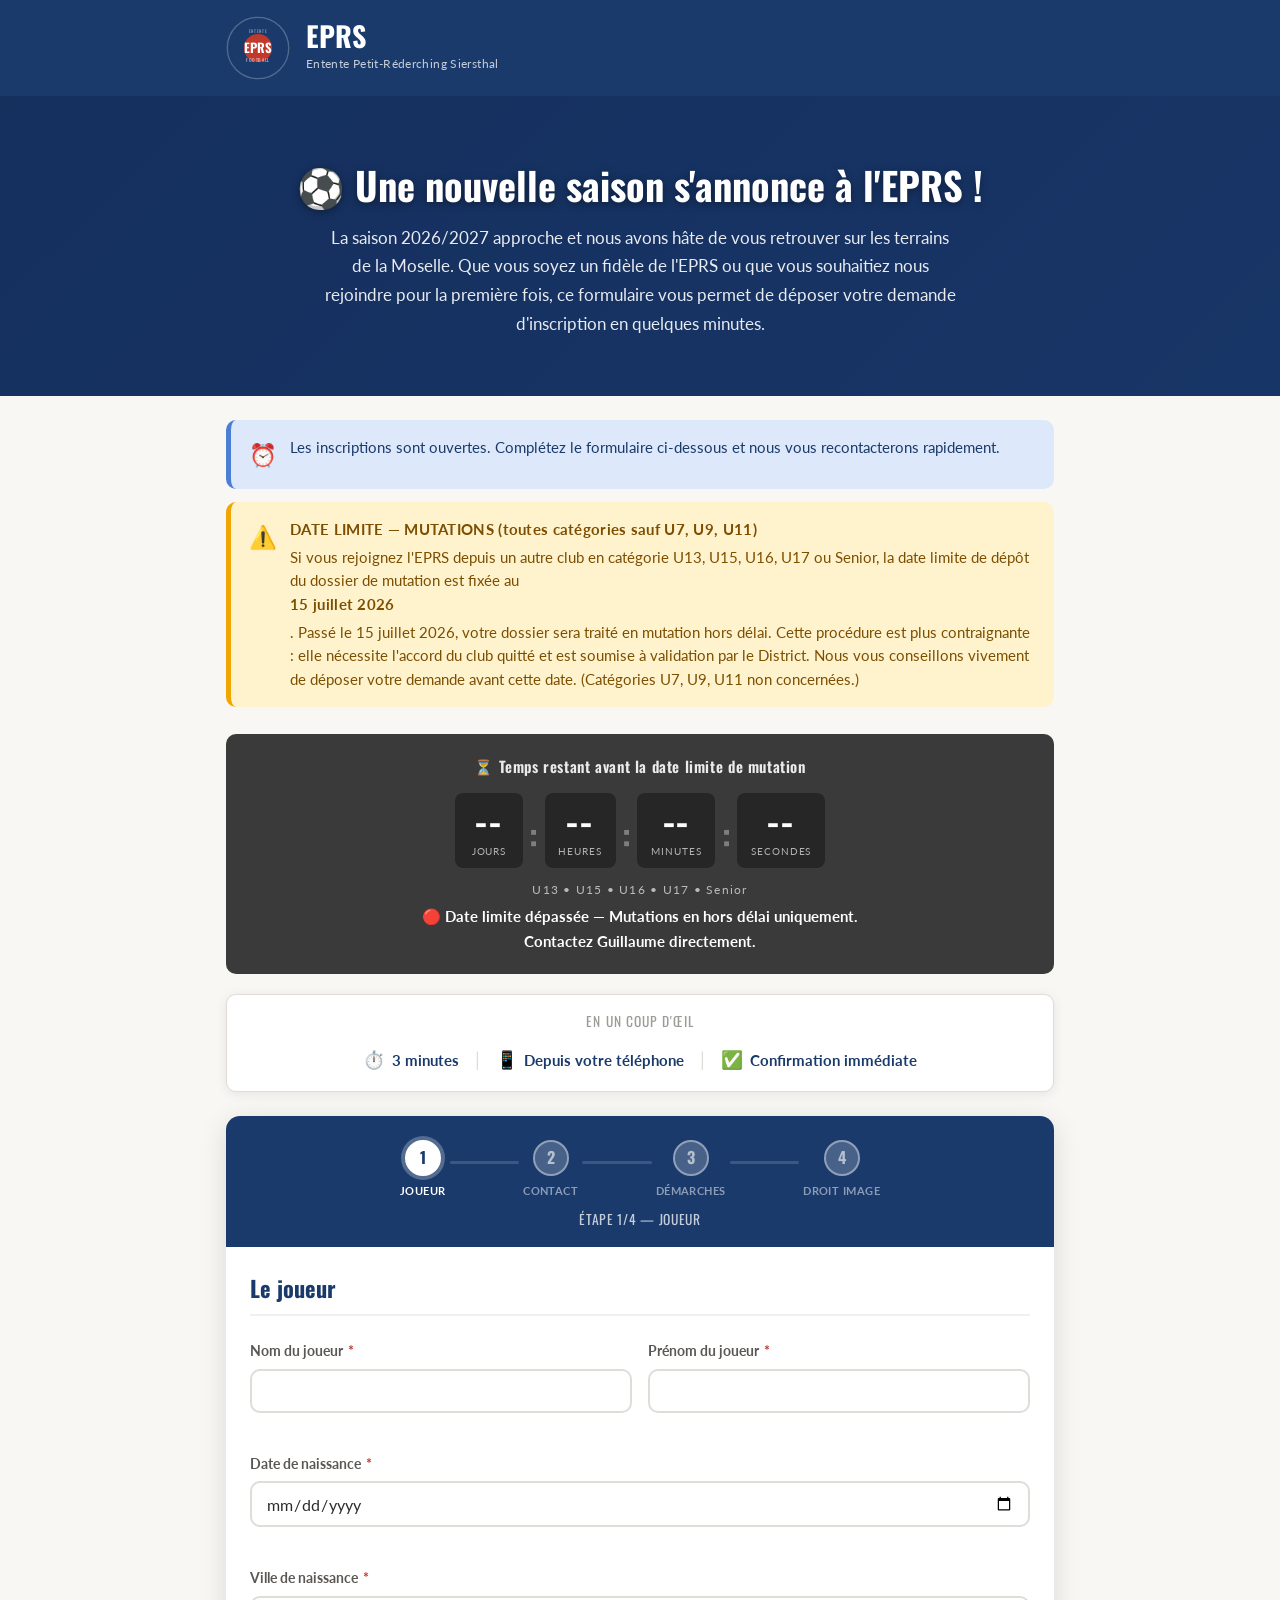
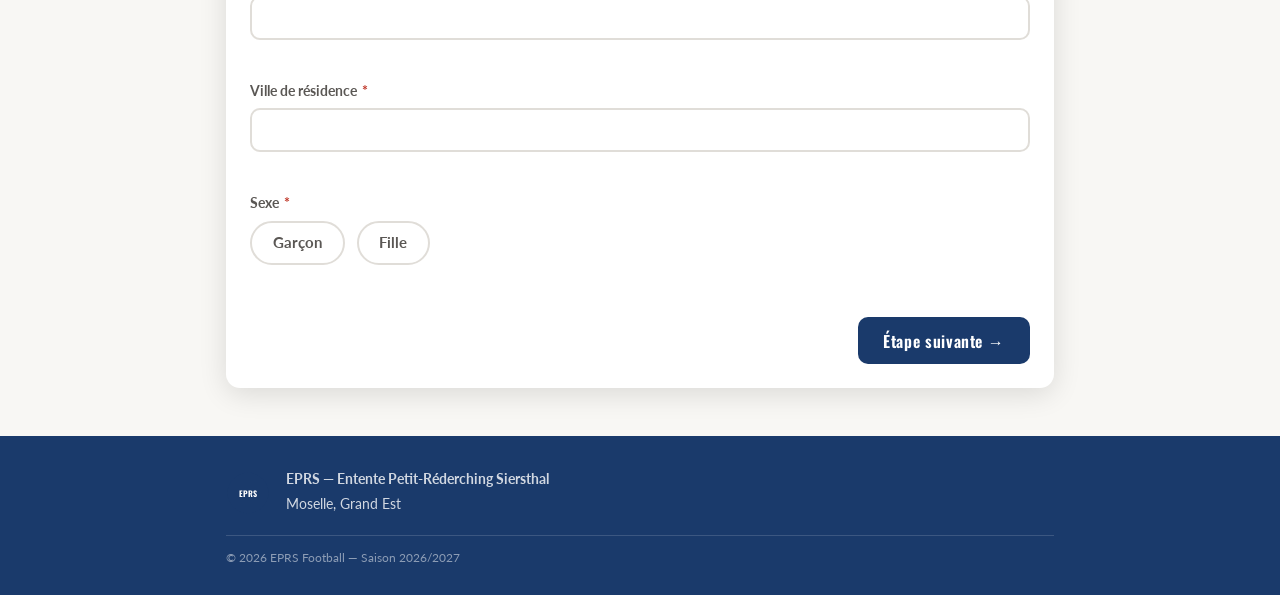
==== index.html @ 1caa4fe0 "Fix EmailJS anti-tracking" ====
<!DOCTYPE html>
<html lang="fr">
<head>
  <meta charset="UTF-8">
  <meta name="viewport" content="width=device-width, initial-scale=1.0">
  <title>Inscription 2026/2027 — EPRS Football</title>
  <link rel="preconnect" href="https://fonts.googleapis.com">
  <link rel="preconnect" href="https://fonts.gstatic.com" crossorigin>
  <link href="https://fonts.googleapis.com/css2?family=Oswald:wght@400;600;700&family=Lato:ital,wght@0,300;0,400;0,700;1,400&display=swap" rel="stylesheet">
  <link rel="stylesheet" href="style.css">
  <!-- EmailJS SDK (chargement dynamique anti-tracking Edge) -->
  <script>
    (function () {
      var s = document.createElement('script');
      s.src = 'https://cdn.jsdelivr.net/npm/@emailjs/browser@4/dist/email.min.js';
      s.onload = function () {
        emailjs.init({
          publicKey: "X7-8l3brKOYaQbhU-",
          blockHeadless: false
        });
      };
      document.head.appendChild(s);
    })();
  </script>
</head>
<body>

  <header class="site-header">
    <div class="container">
      <div class="logo-wrapper">

        <!-- Logo : logo.png en priorité, SVG en fallback -->
        <div class="logo-media">
          <img src="images/logo.png"
               class="logo-img"
               alt="Logo EPRS Football"
               onerror="this.style.display='none'; this.nextElementSibling.style.display='block'">
          <svg class="logo-svg" style="display:none" viewBox="0 0 100 100" xmlns="http://www.w3.org/2000/svg" role="img" aria-label="Logo EPRS Football">
            <circle cx="50" cy="50" r="48" fill="#1a3a6b"/>
            <circle cx="50" cy="50" r="48" fill="none" stroke="rgba(255,255,255,0.25)" stroke-width="2"/>
            <circle cx="50" cy="50" r="22" fill="#c0392b"/>
            <text x="50" y="27" text-anchor="middle" fill="rgba(255,255,255,0.55)" font-family="Oswald,sans-serif" font-size="7" letter-spacing="1">ENTENTE</text>
            <text x="50" y="58" text-anchor="middle" fill="white" font-family="Oswald,sans-serif" font-size="20" font-weight="700">EPRS</text>
            <text x="50" y="72" text-anchor="middle" fill="rgba(255,255,255,0.7)" font-family="Oswald,sans-serif" font-size="7.5" letter-spacing="1">FOOTBALL</text>
          </svg>
        </div>

        <div class="logo-text">
          <span class="logo-name">EPRS</span>
          <span class="logo-subtitle">Entente Petit-Réderching Siersthal</span>
        </div>
      </div>
    </div>
  </header>

  <main>

    <!-- ── HERO avec photo de fond ── -->
    <section class="hero">
      <div class="hero-bg">
        <img src="images/hero.jpg"
             class="hero-bg-img hero-bg-img--1"
             alt=""
             aria-hidden="true"
             onerror="this.style.display='none'">
        <img src="images/hero2.jpg"
             class="hero-bg-img hero-bg-img--2"
             alt=""
             aria-hidden="true"
             onerror="this.style.display='none'">
      </div>
      <div class="hero-overlay" aria-hidden="true"></div>
      <div class="container hero-content">
        <h1 class="hero-title">⚽ Une nouvelle saison s'annonce à l'EPRS !</h1>
        <p class="hero-text">La saison 2026/2027 approche et nous avons hâte de vous retrouver sur les terrains de la Moselle. Que vous soyez un fidèle de l'EPRS ou que vous souhaitiez nous rejoindre pour la première fois, ce formulaire vous permet de déposer votre demande d'inscription en quelques minutes.</p>
      </div>
    </section>

    <!-- ── ALERTES ── -->
    <section class="alerts-section">
      <div class="container">
        <div class="alert alert--info">
          <span class="alert-icon" aria-hidden="true">⏰</span>
          <div class="alert-body">
            Les inscriptions sont ouvertes. Complétez le formulaire ci-dessous et nous vous recontacterons rapidement.
          </div>
        </div>
        <div class="alert alert--warning">
          <span class="alert-icon" aria-hidden="true">⚠️</span>
          <div class="alert-body">
            <strong>DATE LIMITE — MUTATIONS (toutes catégories sauf U7, U9, U11)</strong>
            <p>Si vous rejoignez l'EPRS depuis un autre club en catégorie U13, U15, U16, U17 ou Senior, la date limite de dépôt du dossier de mutation est fixée au <strong>15 juillet 2026</strong>. Passé le 15 juillet 2026, votre dossier sera traité en mutation hors délai. Cette procédure est plus contraignante : elle nécessite l'accord du club quitté et est soumise à validation par le District. Nous vous conseillons vivement de déposer votre demande avant cette date. (Catégories U7, U9, U11 non concernées.)</p>
          </div>
        </div>
      </div>
    </section>

    <!-- ── COMPTE À REBOURS MUTATION ── -->
    <section class="countdown-section">
      <div class="container">
        <div class="countdown-box" id="countdownBox">
          <p class="countdown-title">⏳ Temps restant avant la date limite de mutation</p>
          <div class="countdown-timer" id="countdownTimer">
            <div class="countdown-unit">
              <span class="countdown-value" id="cdDays">--</span>
              <span class="countdown-label">Jours</span>
            </div>
            <span class="countdown-sep" aria-hidden="true">:</span>
            <div class="countdown-unit">
              <span class="countdown-value" id="cdHours">--</span>
              <span class="countdown-label">Heures</span>
            </div>
            <span class="countdown-sep" aria-hidden="true">:</span>
            <div class="countdown-unit">
              <span class="countdown-value" id="cdMinutes">--</span>
              <span class="countdown-label">Minutes</span>
            </div>
            <span class="countdown-sep" aria-hidden="true">:</span>
            <div class="countdown-unit">
              <span class="countdown-value" id="cdSeconds">--</span>
              <span class="countdown-label">Secondes</span>
            </div>
          </div>
          <p class="countdown-cats">U13 • U15 • U16 • U17 • Senior</p>
          <div class="countdown-expired" id="countdownExpired" hidden>
            🔴 Date limite dépassée — Mutations en hors délai uniquement.<br>
            Contactez Guillaume directement.
          </div>
        </div>
      </div>
    </section>

    <!-- ── EN UN COUP D'ŒIL ── -->
    <section class="overview-section">
      <div class="container">
        <div class="overview-box">
          <p class="overview-title">En un coup d'œil</p>
          <div class="overview-items">
            <div class="overview-item">
              <span class="overview-icon" aria-hidden="true">⏱️</span>
              <span>3 minutes</span>
            </div>
            <span class="overview-sep" aria-hidden="true">|</span>
            <div class="overview-item">
              <span class="overview-icon" aria-hidden="true">📱</span>
              <span>Depuis votre téléphone</span>
            </div>
            <span class="overview-sep" aria-hidden="true">|</span>
            <div class="overview-item">
              <span class="overview-icon" aria-hidden="true">✅</span>
              <span>Confirmation immédiate</span>
            </div>
          </div>
        </div>
      </div>
    </section>

    <!-- ── FORMULAIRE MULTI-ÉTAPES (4 étapes) ── -->
    <section class="form-section">
      <div class="container">
        <div class="form-card">

          <!-- Barre de progression : 4 étapes -->
          <div class="progress-container" aria-label="Progression du formulaire">
            <div class="progress-steps">
              <div class="progress-step active" id="pstep1">
                <div class="progress-dot">1</div>
                <div class="progress-label">Joueur</div>
              </div>
              <div class="progress-line"><div class="progress-line-fill" id="line1"></div></div>
              <div class="progress-step" id="pstep2">
                <div class="progress-dot">2</div>
                <div class="progress-label">Contact</div>
              </div>
              <div class="progress-line"><div class="progress-line-fill" id="line2"></div></div>
              <div class="progress-step" id="pstep3">
                <div class="progress-dot">3</div>
                <div class="progress-label">Démarches</div>
              </div>
              <div class="progress-line"><div class="progress-line-fill" id="line3"></div></div>
              <div class="progress-step" id="pstep4">
                <div class="progress-dot">4</div>
                <div class="progress-label">Droit image</div>
              </div>
            </div>
            <p class="progress-text" id="progressText" aria-live="polite">Étape 1/4 — Joueur</p>
          </div>

          <form id="inscriptionForm" method="POST" novalidate>
            <!-- Champs cachés Formspree -->
            <input type="hidden" name="_subject"            id="fieldSubject"    value="Nouvelle inscription EPRS">
            <input type="hidden" name="_next"               id="fieldNext">
            <input type="hidden" name="categorie_joueur"    id="fieldCategorie">
            <input type="hidden" name="date_signature"      id="fieldDateSign">
            <input type="hidden" name="nom_educateur"       id="fieldNomEducateur">
            <input type="hidden" name="tel_educateur"       id="fieldTelEducateur">

            <!-- ════════════ ÉTAPE 1 — JOUEUR ════════════ -->
            <div class="form-step active" id="step1">
              <h2 class="step-heading">Le joueur</h2>

              <div class="field-row">
                <div class="field-group">
                  <label for="nomJoueur">Nom du joueur <span class="req" aria-hidden="true">*</span></label>
                  <input type="text" id="nomJoueur" name="nom_joueur" autocomplete="family-name" aria-required="true">
                  <div class="field-error" id="err_nomJoueur" role="alert"></div>
                </div>
                <div class="field-group">
                  <label for="prenomJoueur">Prénom du joueur <span class="req" aria-hidden="true">*</span></label>
                  <input type="text" id="prenomJoueur" name="prenom_joueur" autocomplete="given-name" aria-required="true">
                  <div class="field-error" id="err_prenomJoueur" role="alert"></div>
                </div>
              </div>

              <div class="field-group">
                <label for="dateNaissance">Date de naissance <span class="req" aria-hidden="true">*</span></label>
                <input type="date" id="dateNaissance" name="date_naissance" max="2021-12-31" aria-required="true">
                <div class="field-error" id="err_dateNaissance" role="alert"></div>
                <div id="categoryDisplay" class="category-display" aria-live="polite" hidden>
                  <span class="category-badge" id="categoryBadge"></span>
                  <div class="mutation-alert" id="mutationAlert" hidden></div>
                  <!-- Message humoristique pour les Seniors nés en 1995 ou avant -->
                  <div class="veteran-humor" id="veteranHumor" hidden>
                    🦴 Bienvenue chez les Seniors... expérimentés !
                    On est ravis de vous accueillir... et votre kiné aussi.
                    Pensez à prévenir votre médecin, à prévoir du baume du tigre
                    et à ne pas oublier votre carnet de mutuelle.
                    On rigole — mais échauffez-vous bien quand même ! 💪
                    ⚠️ Et comme tout le monde : date limite de mutation le 15 juillet 2026 !
                  </div>
                </div>
              </div>

              <div class="field-group">
                <label for="villeNaissance">Ville de naissance <span class="req" aria-hidden="true">*</span></label>
                <input type="text" id="villeNaissance" name="ville_naissance" aria-required="true">
                <div class="field-error" id="err_villeNaissance" role="alert"></div>
              </div>

              <div class="field-group">
                <label for="villeResidence">Ville de résidence <span class="req" aria-hidden="true">*</span></label>
                <input type="text" id="villeResidence" name="ville_residence" aria-required="true">
                <div class="field-error" id="err_villeResidence" role="alert"></div>
              </div>

              <div class="field-group">
                <fieldset>
                  <legend>Sexe <span class="req" aria-hidden="true">*</span></legend>
                  <div class="radio-group">
                    <label class="radio-option">
                      <input type="radio" name="sexe" value="Garçon">
                      <span class="radio-btn">Garçon</span>
                    </label>
                    <label class="radio-option">
                      <input type="radio" name="sexe" value="Fille">
                      <span class="radio-btn">Fille</span>
                    </label>
                  </div>
                </fieldset>
                <div class="field-error" id="err_sexe" role="alert"></div>
              </div>

              <div class="step-nav step-nav--end">
                <button type="button" class="btn btn--next" onclick="nextStep(1)">Étape suivante →</button>
              </div>
            </div>

            <!-- ════════════ ÉTAPE 2 — PARENT ════════════ -->
            <div class="form-step" id="step2">
              <h2 class="step-heading" id="step2Title">Parent / Tuteur légal</h2>

              <div class="field-row">
                <div class="field-group">
                  <label for="nomParent" id="labelNomParent">Nom <span class="req" aria-hidden="true">*</span></label>
                  <input type="text" id="nomParent" name="nom_parent" aria-required="true">
                  <div class="field-error" id="err_nomParent" role="alert"></div>
                </div>
                <div class="field-group">
                  <label for="prenomParent" id="labelPrenomParent">Prénom <span class="req" aria-hidden="true">*</span></label>
                  <input type="text" id="prenomParent" name="prenom_parent" aria-required="true">
                  <div class="field-error" id="err_prenomParent" role="alert"></div>
                </div>
              </div>

              <div class="field-group" id="lienParentGroup">
                <label for="lienParent">Lien avec le joueur <span class="req" aria-hidden="true">*</span></label>
                <select id="lienParent" name="lien_parent" aria-required="true">
                  <option value="">— Choisissez —</option>
                  <option value="Père">Père</option>
                  <option value="Mère">Mère</option>
                  <option value="Tuteur légal">Tuteur légal</option>
                </select>
                <div class="field-error" id="err_lienParent" role="alert"></div>
              </div>

              <div class="field-group">
                <label for="telephone">Téléphone mobile <span class="req" aria-hidden="true">*</span></label>
                <input type="tel" id="telephone" name="telephone" placeholder="06 XX XX XX XX" inputmode="tel" aria-required="true">
                <div class="field-hint">Commence par 06 ou 07 — 10 chiffres</div>
                <div class="field-error" id="err_telephone" role="alert"></div>
              </div>

              <div class="field-group">
                <label for="email">Adresse email <span class="req" aria-hidden="true">*</span></label>
                <input type="email" id="email" name="email" autocomplete="email" aria-required="true">
                <div class="field-error" id="err_email" role="alert"></div>
              </div>

              <div class="field-group">
                <label for="clubSaison">Club du joueur en 2025/2026 <span class="req" aria-hidden="true">*</span></label>
                <select id="clubSaison" name="club_saison_2024_2025" aria-required="true">
                  <option value="">— Choisissez —</option>
                  <option value="EPRS">EPRS</option>
                  <option value="1ère licence">1ère licence</option>
                  <option value="Autre club">Autre club</option>
                </select>
                <div class="field-error" id="err_clubSaison" role="alert"></div>
              </div>

              <div class="field-group" id="nomClubGroup" hidden>
                <label for="nomClub">Nom du club précédent <span class="req" aria-hidden="true">*</span></label>
                <input type="text" id="nomClub" name="nom_club_precedent">
                <div class="field-error" id="err_nomClub" role="alert"></div>
              </div>

              <div class="field-group">
                <label for="commentaire">Commentaire / question <span class="opt">(optionnel)</span></label>
                <textarea id="commentaire" name="commentaire" rows="3" placeholder="Des questions ? Quelque chose à préciser ?"></textarea>
              </div>

              <div class="step-nav">
                <button type="button" class="btn btn--back" onclick="prevStep(2)">← Retour</button>
                <button type="button" class="btn btn--next" onclick="nextStep(2)">Étape suivante →</button>
              </div>
            </div>

            <!-- ════════════ ÉTAPE 3 — DÉMARCHES ════════════ -->
            <div class="form-step" id="step3">
              <h2 class="step-heading">Démarches &amp; engagements</h2>

              <div class="info-cards">
                <div class="info-card">
                  <div class="info-card-top">
                    <span class="card-num">1</span>
                    <span class="card-icon" aria-hidden="true">📋</span>
                  </div>
                  <h3>Demande de licence FFF</h3>
                  <p>Ce formulaire ne constitue pas la demande de licence officielle. Vous recevrez un email de la FFF à l'adresse indiquée pour valider la licence de votre enfant auprès des instances fédérales.</p>
                </div>

                <div class="info-card">
                  <div class="info-card-top">
                    <span class="card-num">2</span>
                    <span class="card-icon" aria-hidden="true">💳</span>
                  </div>
                  <h3>Paiement de la cotisation</h3>
                  <p>Le club utilise l'application SportEasy pour gérer les cotisations. Si vous n'avez pas encore de compte, un email d'invitation vous sera envoyé automatiquement. Le paiement s'effectue directement depuis l'application, en toute sécurité.</p>
                  <a href="https://sporteasy.net" target="_blank" rel="noopener noreferrer" class="card-link">En savoir plus sur SportEasy →</a>
                </div>

                <div class="info-card">
                  <div class="info-card-top">
                    <span class="card-num">3</span>
                    <span class="card-icon" aria-hidden="true">👤</span>
                  </div>
                  <h3>Prise de contact</h3>
                  <p>N'hésitez pas à contacter directement l'éducateur responsable de votre catégorie&nbsp;!</p>
                  <div class="educateur-contact" id="educateurInfo" hidden>
                    <div class="educateur-line">
                      <span aria-hidden="true">👤</span>
                      <strong id="educateurNom"></strong>
                    </div>
                    <div class="educateur-line">
                      <span aria-hidden="true">📱</span>
                      <a id="educateurTel" href="" class="educateur-tel-link"></a>
                    </div>
                  </div>
                </div>
              </div>

              <div class="checkboxes-section">
                <label class="checkbox-option">
                  <input type="checkbox" id="checkDemarche" name="check_demarche">
                  <span class="checkbox-box" aria-hidden="true"></span>
                  <span class="checkbox-text">J'ai lu et compris les étapes de la démarche d'inscription</span>
                </label>
                <div class="field-error" id="err_checkDemarche" role="alert"></div>

                <label class="checkbox-option">
                  <input type="checkbox" id="checkRGPD" name="check_rgpd">
                  <span class="checkbox-box" aria-hidden="true"></span>
                  <span class="checkbox-text">J'accepte que les données saisies soient utilisées dans le cadre de la gestion administrative et sportive du club EPRS</span>
                </label>
                <div class="field-error" id="err_checkRGPD" role="alert"></div>
              </div>

              <div class="step-nav">
                <button type="button" class="btn btn--back" onclick="prevStep(3)">← Retour</button>
                <button type="button" class="btn btn--next" onclick="nextStep(3)">Étape suivante →</button>
              </div>
            </div>

            <!-- ════════════ ÉTAPE 4 — DROIT À L'IMAGE & VALIDATION ════════════ -->
            <div class="form-step" id="step4">
              <h2 class="step-heading">Droit à l'image &amp; Validation</h2>

              <!-- Récapitulatif complet (mis à jour en direct) -->
              <div class="summary-section">
                <h3 class="summary-title">📋 Récapitulatif de votre demande</h3>
                <div id="summaryContent" class="summary-grid"></div>
              </div>

              <!-- Bloc droit à l'image -->
              <div class="image-rights-section">
                <h3 class="image-rights-title">📸 Autorisation de droit à l'image</h3>

                <!-- Texte légal mineur (parent/tuteur) — masqué si Senior -->
                <div class="legal-text" id="legalTextMineur" tabindex="0" role="region" aria-label="Texte légal droit à l'image — mineur">
                  <p>Je soussigné(e), représentant(e) légal(e) du joueur mentionné dans ce formulaire, autorise / n'autorise pas l'<strong>EPRS (Entente Petit-Réderching Siersthal)</strong> à utiliser les photographies et vidéos sur lesquelles apparaît mon enfant, dans le cadre des activités du club.</p>
                  <p style="margin-top:0.6rem">Ces images pourront être utilisées sur les supports suivants :</p>
                  <ul>
                    <li>Site internet et réseaux sociaux du club (Facebook, Instagram)</li>
                    <li>Supports de communication internes (affiches, programmes)</li>
                    <li>Presse locale sportive</li>
                  </ul>
                  <p style="margin-top:0.6rem">Cette autorisation est accordée à titre gratuit pour la durée de la <strong>saison 2026/2027</strong>. Elle peut être révoquée à tout moment par écrit auprès du responsable du club.</p>
                </div>
                <!-- Texte légal Senior — masqué si mineur -->
                <div class="legal-text" id="legalTextSenior" tabindex="0" role="region" aria-label="Texte légal droit à l'image — Senior" hidden>
                  <p>Je soussigné(e), autorise / n'autorise pas l'<strong>EPRS (Entente Petit-Réderching Siersthal)</strong> à utiliser les photographies et vidéos sur lesquelles j'apparais, dans le cadre des activités du club.</p>
                  <p style="margin-top:0.6rem">Ces images pourront être utilisées sur les supports suivants :</p>
                  <ul>
                    <li>Site internet et réseaux sociaux du club (Facebook, Instagram)</li>
                    <li>Supports de communication internes (affiches, programmes)</li>
                    <li>Presse locale sportive</li>
                  </ul>
                  <p style="margin-top:0.6rem">Cette autorisation est accordée à titre gratuit pour la durée de la <strong>saison 2026/2027</strong>. Elle peut être révoquée à tout moment par écrit auprès du responsable du club.</p>
                </div>

                <div class="field-group">
                  <fieldset>
                    <legend>Votre décision <span class="req" aria-hidden="true">*</span></legend>
                    <div class="radio-group radio-group--column">
                      <label class="radio-option radio-option--green">
                        <input type="radio" name="droit_image" value="Autorisé" id="droitOui">
                        <span class="radio-btn">✅ J'AUTORISE la diffusion <span id="droitOuiLabel">des images de mon enfant</span></span>
                      </label>
                      <label class="radio-option radio-option--red">
                        <input type="radio" name="droit_image" value="Non autorisé" id="droitNon">
                        <span class="radio-btn">❌ Je N'AUTORISE PAS la diffusion <span id="droitNonLabel">des images de mon enfant</span></span>
                      </label>
                    </div>
                  </fieldset>
                  <div class="info-bubble" id="refusalBubble" hidden>
                    💙 Votre choix est respecté et noté. Cela n'affecte pas <span id="refusalText">l'inscription de votre enfant au club</span>.
                  </div>
                  <div class="field-error" id="err_droitImage" role="alert"></div>
                </div>

                <div class="field-group">
                  <label for="signatureElec">Signature électronique — Saisir votre Nom et Prénom <span class="req" aria-hidden="true">*</span></label>
                  <input type="text" id="signatureElec" name="signature_electronique" placeholder="Ex : DUPONT Marie" aria-required="true" autocomplete="name">
                  <div class="field-hint">En saisissant votre nom, vous confirmez avoir lu et accepté les conditions ci-dessus.</div>
                  <div class="field-error" id="err_signatureElec" role="alert"></div>
                </div>

                <div class="field-group">
                  <label>Date de signature</label>
                  <div class="date-display" id="signatureDateDisplay" aria-live="polite"></div>
                </div>
              </div>

              <div class="step-nav">
                <button type="button" class="btn btn--back" onclick="prevStep(4)">← Retour</button>
                <button type="submit" class="btn btn--submit">Envoyer ma demande ⚽</button>
              </div>
            </div>

          </form>
          <div class="submit-error" id="submitError" hidden>
            ⚠️ Une erreur est survenue lors de l'envoi. Veuillez réessayer ou contacter Guillaume directement.
          </div>
        </div>
      </div>
    </section>

  </main>

  <footer class="site-footer">
    <div class="container">
      <div class="footer-inner">
        <svg class="footer-logo" viewBox="0 0 60 60" aria-hidden="true">
          <circle cx="30" cy="30" r="28" fill="#1a3a6b"/>
          <text x="30" y="36" text-anchor="middle" fill="white" font-family="Oswald,sans-serif" font-size="11" font-weight="700">EPRS</text>
        </svg>
        <div>
          <p><strong>EPRS — Entente Petit-Réderching Siersthal</strong></p>
          <p>Moselle, Grand Est</p>
        </div>
      </div>
      <p class="footer-copy">© 2026 EPRS Football — Saison 2026/2027</p>
    </div>
  </footer>

  <script src="script.js"></script>
</body>
</html>
---- style.css ----
/* =============================================
   EPRS Football — Inscriptions 2026/2027
   style.css
   ============================================= */

/* ── Variables ── */
:root {
  --blue:       #1a3a6b;
  --blue-light: #2a5298;
  --red:        #c0392b;
  --red-dark:   #a93226;
  --off-white:  #f8f7f4;
  --gray-light: #f1f0ed;
  --gray:       #e0ddd8;
  --gray-mid:   #9e9b96;
  --gray-dark:  #5a5754;
  --text:       #2c2b29;
  --success:    #1e7e4e;
  --warning-bg: #fff3cd;
  --warning-bd: #f0a500;
  --warning-tx: #7d4e00;
  --info-bg:    #dde9fb;
  --info-bd:    #4a7fd4;
  --info-tx:    #1a3a6b;
  --radius:     10px;
  --shadow:     0 2px 12px rgba(0,0,0,0.08);
  --shadow-lg:  0 6px 28px rgba(0,0,0,0.12);
  --transition: 0.22s ease;
}

/* ── Reset ── */
*, *::before, *::after { box-sizing: border-box; margin: 0; padding: 0; }
html { scroll-behavior: smooth; font-size: 16px; }
body {
  font-family: 'Lato', sans-serif;
  color: var(--text);
  background: var(--off-white);
  line-height: 1.6;
}
img, svg { display: block; }
a { color: var(--blue); text-decoration: underline; }
a:hover { color: var(--blue-light); }
fieldset { border: none; padding: 0; margin: 0; }
legend { font-weight: 700; margin-bottom: 0.5rem; color: var(--gray-dark); font-size: 0.875rem; }

/* ── Typography ── */
h1, h2, h3 { font-family: 'Oswald', sans-serif; line-height: 1.2; }

/* ── Layout ── */
.container {
  width: 100%;
  max-width: 860px;
  margin: 0 auto;
  padding: 0 1rem;
}

/* ══════════════════════════════════
   HEADER
══════════════════════════════════ */
.site-header {
  background: var(--blue);
  padding: 1rem 0;
  box-shadow: 0 2px 8px rgba(0,0,0,0.25);
}
.logo-wrapper {
  display: flex;
  align-items: center;
  gap: 1rem;
}
.logo-media { flex-shrink: 0; display: flex; align-items: center; }
.logo-img   { height: 80px; width: auto; object-fit: contain; display: block; }
.logo-svg   { width: 64px; height: 64px; }
.logo-text  { display: flex; flex-direction: column; }
.logo-name {
  font-family: 'Oswald', sans-serif;
  font-size: 1.75rem;
  font-weight: 700;
  color: white;
  line-height: 1;
}
.logo-subtitle {
  font-family: 'Lato', sans-serif;
  font-size: 0.78rem;
  color: rgba(255,255,255,0.75);
  letter-spacing: 0.03em;
  margin-top: 0.2rem;
}

/* ══════════════════════════════════
   HERO avec photo de fond
══════════════════════════════════ */
.hero {
  position: relative;
  overflow: hidden;
  min-height: 300px;
  display: flex;
  align-items: center;
  color: white;
  text-align: center;
}
/* Conteneur image de fond */
.hero-bg {
  position: absolute;
  inset: 0;
  background: linear-gradient(135deg, var(--blue) 0%, var(--blue-light) 100%);
}
.hero-bg-img {
  position: absolute;
  inset: 0;
  width: 100%;
  height: 100%;
  object-fit: cover;
  display: block;
}
/* Fondu enchaîné entre les deux photos hero */
@keyframes hero-crossfade {
  0%   { opacity: 1; }
  42%  { opacity: 1; }
  50%  { opacity: 0; }
  92%  { opacity: 0; }
  100% { opacity: 1; }
}
.hero-bg-img--1 {
  animation: hero-crossfade 14s ease-in-out infinite;
}
.hero-bg-img--2 {
  animation: hero-crossfade 14s ease-in-out infinite 7s;
  opacity: 0;
}
/* Si une image échoue, l'autre reste visible ; le dégradé sert de fond */
/* Overlay semi-transparent bleu foncé */
.hero-overlay {
  position: absolute;
  inset: 0;
  background: rgba(20, 45, 90, 0.78);
  pointer-events: none;
}
.hero-content {
  position: relative;
  z-index: 1;
  padding: 3rem 0 2.5rem;
  width: 100%;
}
.hero-title {
  font-size: clamp(1.6rem, 5vw, 2.4rem);
  font-weight: 700;
  margin-bottom: 1rem;
  text-shadow: 0 2px 8px rgba(0,0,0,0.4);
}
.hero-text {
  max-width: 640px;
  margin: 0 auto;
  font-size: 1.05rem;
  line-height: 1.7;
  color: rgba(255,255,255,0.9);
}

/* ── Message humoristique Seniors expérimentés (nés en 1995 ou avant) ── */
.veteran-humor {
  margin-top: 0.65rem;
  background: #fffbe6;
  border: 1px solid #f5c518;
  border-left: 4px solid #f5c518;
  border-radius: var(--radius);
  padding: 0.75rem 1rem;
  font-size: 0.88rem;
  color: #7a5900;
  line-height: 1.6;
}


/* ══════════════════════════════════
   ALERTES
══════════════════════════════════ */
.alerts-section { padding: 1.5rem 0 0; }
.alert {
  display: flex;
  align-items: flex-start;
  gap: 0.85rem;
  border-radius: var(--radius);
  padding: 1rem 1.1rem;
  margin-bottom: 0.85rem;
  border-left: 5px solid;
}
.alert--info {
  background: var(--info-bg);
  border-color: var(--info-bd);
  color: var(--info-tx);
}
.alert--warning {
  background: var(--warning-bg);
  border-color: var(--warning-bd);
  color: var(--warning-tx);
}
.alert-icon { font-size: 1.4rem; flex-shrink: 0; margin-top: 0.05rem; }
.alert-body { font-size: 0.95rem; line-height: 1.55; }
.alert-body strong { display: block; margin-bottom: 0.3rem; font-size: 0.92rem; letter-spacing: 0.02em; }
.alert-body p { margin-top: 0.3rem; }

/* ══════════════════════════════════
   EN UN COUP D'ŒIL
══════════════════════════════════ */
.overview-section { padding: 1.25rem 0 0; }
.overview-box {
  background: white;
  border: 1px solid var(--gray);
  border-radius: var(--radius);
  padding: 1rem 1.25rem;
  text-align: center;
  box-shadow: var(--shadow);
}
.overview-title {
  font-family: 'Oswald', sans-serif;
  font-size: 0.85rem;
  text-transform: uppercase;
  letter-spacing: 0.08em;
  color: var(--gray-mid);
  margin-bottom: 0.75rem;
}
.overview-items {
  display: flex;
  justify-content: center;
  align-items: center;
  flex-wrap: wrap;
  gap: 0.5rem 1rem;
}
.overview-item {
  display: flex;
  align-items: center;
  gap: 0.4rem;
  font-weight: 700;
  color: var(--blue);
  font-size: 0.95rem;
}
.overview-icon { font-size: 1.1rem; }
.overview-sep { color: var(--gray); font-size: 1.2rem; }

/* ══════════════════════════════════
   SECTION FORMULAIRE
══════════════════════════════════ */
.form-section { padding: 1.5rem 0 3rem; }
.form-card {
  background: white;
  border-radius: 14px;
  box-shadow: var(--shadow-lg);
  overflow: hidden;
}

/* ── Barre de progression ── */
.progress-container {
  background: var(--blue);
  padding: 1.5rem 1.5rem 1rem;
}
.progress-steps {
  display: flex;
  align-items: center;
  justify-content: center;
  gap: 0;
  max-width: 480px;
  margin: 0 auto 0.6rem;
}
.progress-step {
  display: flex;
  flex-direction: column;
  align-items: center;
  gap: 0.35rem;
  flex-shrink: 0;
}
.progress-dot {
  width: 36px;
  height: 36px;
  border-radius: 50%;
  background: rgba(255,255,255,0.2);
  border: 2px solid rgba(255,255,255,0.4);
  color: rgba(255,255,255,0.6);
  display: flex;
  align-items: center;
  justify-content: center;
  font-family: 'Oswald', sans-serif;
  font-size: 1rem;
  font-weight: 700;
  transition: background var(--transition), border-color var(--transition), color var(--transition);
  position: relative;
  z-index: 1;
}
.progress-label {
  font-size: 0.7rem;
  color: rgba(255,255,255,0.5);
  font-weight: 700;
  letter-spacing: 0.04em;
  text-transform: uppercase;
  transition: color var(--transition);
  white-space: nowrap;
}
.progress-step.active .progress-dot {
  background: white;
  border-color: white;
  color: var(--blue);
  box-shadow: 0 0 0 4px rgba(255,255,255,0.25);
}
.progress-step.active .progress-label { color: white; }
.progress-step.completed .progress-dot {
  background: #27ae60;
  border-color: #27ae60;
  color: white;
}
.progress-step.completed .progress-dot::after {
  content: '✓';
  position: absolute;
  font-size: 1rem;
}
.progress-step.completed .progress-dot span { display: none; }
.progress-step.completed .progress-label { color: rgba(255,255,255,0.8); }

.progress-line {
  flex: 1;
  height: 3px;
  background: rgba(255,255,255,0.15);
  margin: 0 4px;
  position: relative;
  bottom: 8px;
  border-radius: 2px;
  overflow: hidden;
}
.progress-line-fill {
  height: 100%;
  width: 0;
  background: white;
  border-radius: 2px;
  transition: width 0.4s ease;
}
.progress-text {
  text-align: center;
  font-family: 'Oswald', sans-serif;
  font-size: 0.85rem;
  color: rgba(255,255,255,0.75);
  letter-spacing: 0.05em;
  text-transform: uppercase;
}

/* ── Étapes du formulaire ── */
.form-step {
  display: none;
  padding: 1.75rem 1.5rem 1.5rem;
  animation: fadeIn 0.25s ease;
}
.form-step.active { display: block; }
@keyframes fadeIn {
  from { opacity: 0; transform: translateY(6px); }
  to   { opacity: 1; transform: translateY(0); }
}
.step-heading {
  font-size: 1.4rem;
  color: var(--blue);
  margin-bottom: 1.5rem;
  padding-bottom: 0.75rem;
  border-bottom: 2px solid var(--gray-light);
}

/* ── Groupes de champs ── */
.field-row {
  display: grid;
  grid-template-columns: 1fr 1fr;
  gap: 1rem;
}
.field-group { margin-bottom: 1.1rem; }
.field-group label, .field-group legend {
  display: block;
  font-weight: 700;
  font-size: 0.875rem;
  color: var(--gray-dark);
  margin-bottom: 0.4rem;
}
.req { color: var(--red); margin-left: 2px; }
.opt { font-weight: 400; color: var(--gray-mid); font-size: 0.8rem; }

input[type="text"],
input[type="email"],
input[type="tel"],
input[type="date"],
select,
textarea {
  width: 100%;
  padding: 0.65rem 0.85rem;
  border: 2px solid var(--gray);
  border-radius: var(--radius);
  font-family: 'Lato', sans-serif;
  font-size: 1rem;
  color: var(--text);
  background: white;
  transition: border-color var(--transition), box-shadow var(--transition);
  appearance: none;
  -webkit-appearance: none;
}
input[type="date"] { cursor: pointer; }
select {
  background-image: url("data:image/svg+xml,%3Csvg xmlns='http://www.w3.org/2000/svg' viewBox='0 0 12 8'%3E%3Cpath d='M1 1l5 5 5-5' stroke='%239e9b96' stroke-width='1.8' fill='none' stroke-linecap='round'/%3E%3C/svg%3E");
  background-repeat: no-repeat;
  background-position: right 0.85rem center;
  background-size: 12px;
  padding-right: 2.5rem;
  cursor: pointer;
}
textarea {
  resize: vertical;
  min-height: 80px;
  line-height: 1.5;
}
input:focus, select:focus, textarea:focus {
  outline: none;
  border-color: var(--blue-light);
  box-shadow: 0 0 0 3px rgba(42, 82, 152, 0.15);
}
input.error, select.error, textarea.error {
  border-color: var(--red);
  box-shadow: 0 0 0 3px rgba(192, 57, 43, 0.12);
}
.field-error {
  color: var(--red);
  font-size: 0.82rem;
  margin-top: 0.3rem;
  min-height: 1.1rem;
}
.field-hint {
  font-size: 0.8rem;
  color: var(--gray-mid);
  margin-top: 0.3rem;
}

/* ── Catégorie badge ── */
.category-display {
  margin-top: 0.7rem;
}
.category-badge {
  display: inline-block;
  background: var(--blue);
  color: white;
  font-family: 'Oswald', sans-serif;
  font-size: 0.95rem;
  font-weight: 600;
  padding: 0.25rem 0.9rem;
  border-radius: 20px;
  letter-spacing: 0.05em;
}
.mutation-alert {
  margin-top: 0.6rem;
  background: #fdecea;
  border: 1px solid #e88;
  border-left: 4px solid var(--red);
  border-radius: var(--radius);
  padding: 0.7rem 0.9rem;
  font-size: 0.88rem;
  color: #7a1e1e;
  line-height: 1.5;
}

/* ── Radio boutons stylisés ── */
.radio-group {
  display: flex;
  gap: 0.75rem;
  flex-wrap: wrap;
}
.radio-option { cursor: pointer; }
.radio-option input[type="radio"] {
  position: absolute;
  opacity: 0;
  width: 0;
  height: 0;
}
.radio-btn {
  display: inline-block;
  padding: 0.5rem 1.3rem;
  border: 2px solid var(--gray);
  border-radius: 25px;
  font-weight: 700;
  font-size: 0.92rem;
  color: var(--gray-dark);
  background: white;
  cursor: pointer;
  transition: background var(--transition), border-color var(--transition), color var(--transition);
  user-select: none;
}
.radio-option input[type="radio"]:checked + .radio-btn {
  background: var(--blue);
  border-color: var(--blue);
  color: white;
}
.radio-option input[type="radio"]:focus + .radio-btn {
  box-shadow: 0 0 0 3px rgba(42, 82, 152, 0.2);
}
.radio-option:hover .radio-btn {
  border-color: var(--blue-light);
  color: var(--blue);
}
.radio-option input[type="radio"]:checked:hover + .radio-btn {
  color: white;
}

/* ── Navigation étapes ── */
.step-nav {
  display: flex;
  gap: 0.75rem;
  margin-top: 1.5rem;
  justify-content: space-between;
}
.step-nav--end { justify-content: flex-end; }

/* ── Boutons ── */
.btn {
  display: inline-flex;
  align-items: center;
  justify-content: center;
  gap: 0.4rem;
  padding: 0.7rem 1.6rem;
  border: none;
  border-radius: var(--radius);
  font-family: 'Oswald', sans-serif;
  font-size: 1rem;
  font-weight: 600;
  letter-spacing: 0.04em;
  cursor: pointer;
  transition: background var(--transition), transform var(--transition), box-shadow var(--transition);
  text-decoration: none;
}
.btn--next {
  background: var(--blue);
  color: white;
}
.btn--next:hover {
  background: var(--blue-light);
  transform: translateY(-1px);
  box-shadow: 0 4px 12px rgba(26,58,107,0.3);
}
.btn--back {
  background: var(--gray-light);
  color: var(--gray-dark);
  border: 1px solid var(--gray);
}
.btn--back:hover {
  background: var(--gray);
  transform: translateY(-1px);
}
.btn--submit {
  background: var(--red);
  color: white;
  font-size: 1.1rem;
  padding: 0.85rem 2rem;
  flex: 1;
  max-width: 340px;
  margin-left: auto;
  letter-spacing: 0.06em;
  box-shadow: 0 4px 14px rgba(192,57,43,0.25);
}
.btn--submit:hover {
  background: var(--red-dark);
  transform: translateY(-2px);
  box-shadow: 0 8px 22px rgba(192,57,43,0.4);
}
.btn--submit:active { transform: translateY(0); }

/* ── Récapitulatif ── */
.summary-section {
  background: var(--gray-light);
  border: 1px solid var(--gray);
  border-radius: var(--radius);
  padding: 1.1rem 1.25rem;
  margin-bottom: 1.5rem;
}
.summary-title {
  font-size: 1rem;
  color: var(--blue);
  margin-bottom: 0.85rem;
}
.summary-grid {
  display: grid;
  grid-template-columns: 1fr 1fr;
  gap: 0.4rem 1.5rem;
}
.summary-item {
  font-size: 0.875rem;
  line-height: 1.4;
}
.summary-item .s-label {
  color: var(--gray-mid);
  font-size: 0.78rem;
  text-transform: uppercase;
  letter-spacing: 0.04em;
}
.summary-item .s-value {
  font-weight: 700;
  color: var(--text);
}
.summary-item--full { grid-column: 1 / -1; }

/* ── Cartes info ── */
.info-cards {
  display: grid;
  grid-template-columns: repeat(3, 1fr);
  gap: 1rem;
  margin-bottom: 1.5rem;
}
.info-card {
  background: var(--off-white);
  border: 1px solid var(--gray);
  border-radius: var(--radius);
  padding: 1.1rem;
  transition: box-shadow var(--transition);
}
.info-card:hover { box-shadow: var(--shadow); }
.info-card-top {
  display: flex;
  align-items: center;
  gap: 0.5rem;
  margin-bottom: 0.75rem;
}
.card-num {
  width: 26px;
  height: 26px;
  background: var(--blue);
  color: white;
  border-radius: 50%;
  display: flex;
  align-items: center;
  justify-content: center;
  font-family: 'Oswald', sans-serif;
  font-size: 0.85rem;
  font-weight: 700;
  flex-shrink: 0;
}
.card-icon { font-size: 1.2rem; }
.info-card h3 {
  font-size: 0.95rem;
  color: var(--blue);
  margin-bottom: 0.5rem;
}
.info-card p { font-size: 0.85rem; line-height: 1.55; color: var(--gray-dark); }
.card-link {
  display: inline-block;
  margin-top: 0.6rem;
  font-size: 0.82rem;
  color: var(--blue);
  font-weight: 700;
}
.educateur-contact {
  margin-top: 0.65rem;
  background: #edf3fb;
  border: 1px solid #c5d4ef;
  border-radius: 6px;
  padding: 0.55rem 0.75rem;
  display: flex;
  flex-direction: column;
  gap: 0.25rem;
}
.educateur-line {
  display: flex;
  align-items: center;
  gap: 0.45rem;
  font-size: 0.85rem;
}
.educateur-tel-link {
  color: var(--blue);
  font-weight: 700;
  text-decoration: none;
}
.educateur-tel-link:hover { text-decoration: underline; }

/* ── Cases à cocher ── */
.checkboxes-section {
  background: #f0f4fb;
  border: 1px solid #c5d4ef;
  border-radius: var(--radius);
  padding: 1.1rem 1.25rem;
  margin-bottom: 1.25rem;
}
.checkbox-option {
  display: flex;
  align-items: flex-start;
  gap: 0.75rem;
  cursor: pointer;
  margin-bottom: 0.85rem;
}
.checkbox-option:last-of-type { margin-bottom: 0; }
.checkbox-option input[type="checkbox"] {
  position: absolute;
  opacity: 0;
  width: 0;
  height: 0;
}
.checkbox-box {
  width: 22px;
  height: 22px;
  border: 2px solid var(--gray);
  border-radius: 5px;
  background: white;
  flex-shrink: 0;
  margin-top: 1px;
  display: flex;
  align-items: center;
  justify-content: center;
  transition: background var(--transition), border-color var(--transition);
  position: relative;
}
.checkbox-box::after {
  content: '';
  width: 12px;
  height: 6px;
  border-left: 2.5px solid white;
  border-bottom: 2.5px solid white;
  transform: rotate(-45deg) scale(0);
  position: absolute;
  top: 3px;
  left: 3px;
  transition: transform 0.15s ease;
}
.checkbox-option input[type="checkbox"]:checked + .checkbox-box {
  background: var(--blue);
  border-color: var(--blue);
}
.checkbox-option input[type="checkbox"]:checked + .checkbox-box::after {
  transform: rotate(-45deg) scale(1);
}
.checkbox-option input[type="checkbox"]:focus + .checkbox-box {
  box-shadow: 0 0 0 3px rgba(42, 82, 152, 0.2);
}
.checkbox-text { font-size: 0.9rem; line-height: 1.5; color: var(--text); }

/* ══════════════════════════════════
   FOOTER
══════════════════════════════════ */
.site-footer {
  background: var(--blue);
  color: rgba(255,255,255,0.8);
  padding: 2rem 0 1.5rem;
  font-size: 0.875rem;
}
.footer-inner {
  display: flex;
  align-items: center;
  gap: 1rem;
  margin-bottom: 1rem;
}
.footer-logo { width: 44px; height: 44px; flex-shrink: 0; }
.site-footer p { margin-bottom: 0.2rem; }
.site-footer a { color: rgba(255,255,255,0.85); }
.site-footer a:hover { color: white; }
.footer-copy {
  border-top: 1px solid rgba(255,255,255,0.15);
  padding-top: 0.75rem;
  margin-top: 0.75rem;
  font-size: 0.78rem;
  color: rgba(255,255,255,0.5);
}

/* ══════════════════════════════════
   COMPTE À REBOURS MUTATION
══════════════════════════════════ */
.countdown-section { padding: 0.85rem 0 0; }
.countdown-box {
  background: #8b0000;
  color: white;
  border-radius: var(--radius);
  padding: 1.25rem 1rem 1rem;
  text-align: center;
  transition: background 0.5s ease;
}
.countdown-box--expired { background: #3a3a3a; }

.countdown-title {
  font-family: 'Oswald', sans-serif;
  font-size: 0.95rem;
  font-weight: 600;
  letter-spacing: 0.04em;
  color: rgba(255,255,255,0.9);
  margin-bottom: 0.9rem;
}
.countdown-timer {
  display: flex;
  justify-content: center;
  align-items: flex-end;
  gap: 0.4rem;
  margin-bottom: 0.75rem;
}
.countdown-unit {
  display: flex;
  flex-direction: column;
  align-items: center;
  background: rgba(0,0,0,0.35);
  border-radius: 8px;
  padding: 0.55rem 0.85rem;
  min-width: 68px;
}
.countdown-value {
  font-family: 'Oswald', sans-serif;
  font-size: 2.3rem;
  font-weight: 700;
  line-height: 1;
  letter-spacing: 0.05em;
  font-variant-numeric: tabular-nums;
}
.countdown-label {
  font-size: 0.6rem;
  text-transform: uppercase;
  letter-spacing: 0.1em;
  color: rgba(255,255,255,0.65);
  margin-top: 0.3rem;
}
.countdown-sep {
  font-family: 'Oswald', sans-serif;
  font-size: 2rem;
  font-weight: 700;
  color: rgba(255,255,255,0.35);
  padding-bottom: 0.55rem;
  user-select: none;
}
.countdown-cats {
  font-size: 0.78rem;
  color: rgba(255,255,255,0.65);
  letter-spacing: 0.1em;
}
.countdown-expired {
  font-size: 0.95rem;
  line-height: 1.65;
  font-weight: 700;
  padding: 0.25rem 0.5rem;
}

@media (max-width: 640px) {
  .countdown-unit  { min-width: 52px; padding: 0.4rem 0.55rem; }
  .countdown-value { font-size: 1.75rem; }
  .countdown-sep   { font-size: 1.6rem; padding-bottom: 0.4rem; }
}

/* ══════════════════════════════════
   DROIT À L'IMAGE (étape 4)
══════════════════════════════════ */
.image-rights-section {
  background: var(--off-white);
  border: 1px solid var(--gray);
  border-radius: var(--radius);
  padding: 1.25rem 1.25rem 1rem;
  margin-bottom: 1.25rem;
}
.image-rights-title {
  font-size: 1.1rem;
  color: var(--blue);
  margin-bottom: 1rem;
}
.legal-text {
  font-size: 0.875rem;
  line-height: 1.65;
  color: var(--gray-dark);
  background: white;
  border: 1px solid var(--gray);
  border-radius: 6px;
  padding: 1rem 1.1rem;
  margin-bottom: 1.25rem;
  max-height: 210px;
  overflow-y: auto;
  scroll-behavior: smooth;
}
.legal-text ul {
  padding-left: 1.4rem;
  margin: 0.35rem 0;
}
.legal-text li { margin-bottom: 0.2rem; }

/* ── Radios autorisation (vert/rouge) ── */
.radio-group--column {
  flex-direction: column;
  gap: 0.5rem;
}
.radio-option--green .radio-btn {
  border-color: #27ae60;
  color: #1e7e4e;
}
.radio-option--green:hover .radio-btn {
  background: #edfaf3;
  border-color: #27ae60;
  color: #1e7e4e;
}
.radio-option--green input[type="radio"]:checked + .radio-btn {
  background: #27ae60;
  border-color: #27ae60;
  color: white;
}
.radio-option--red .radio-btn {
  border-color: var(--red);
  color: var(--red-dark);
}
.radio-option--red:hover .radio-btn {
  background: #fdecea;
  border-color: var(--red);
  color: var(--red-dark);
}
.radio-option--red input[type="radio"]:checked + .radio-btn {
  background: var(--red);
  border-color: var(--red);
  color: white;
}

/* ── Info-bulle refus ── */
.info-bubble {
  margin-top: 0.65rem;
  background: var(--info-bg);
  border: 1px solid var(--info-bd);
  border-left: 4px solid var(--info-bd);
  border-radius: var(--radius);
  padding: 0.75rem 1rem;
  font-size: 0.88rem;
  color: var(--info-tx);
  line-height: 1.5;
}

/* ── Affichage date de signature ── */
.date-display {
  display: inline-block;
  background: var(--gray-light);
  border: 1px solid var(--gray);
  border-radius: 6px;
  padding: 0.5rem 0.9rem;
  font-weight: 700;
  color: var(--blue);
  font-size: 0.95rem;
  letter-spacing: 0.02em;
  margin-top: 0.3rem;
  cursor: default;
  user-select: none;
}

/* ── Erreur soumission formulaire ── */
.submit-error {
  background: #fdecea;
  border: 1px solid #e88;
  border-left: 4px solid var(--red);
  border-radius: var(--radius);
  padding: 0.85rem 1rem;
  margin: 0 1.5rem 1.25rem;
  font-size: 0.9rem;
  color: #7a1e1e;
  line-height: 1.5;
}

/* ══════════════════════════════════
   PAGE CONFIRMATION
══════════════════════════════════ */
.confirm-body {
  min-height: 100vh;
  background: var(--off-white);
  display: flex;
  flex-direction: column;
}
.confirm-main {
  flex: 1;
  display: flex;
  flex-direction: column;
  align-items: center;
  justify-content: center;
  padding: 2rem 1rem;
}
.confirm-card {
  background: white;
  border-radius: 16px;
  box-shadow: var(--shadow-lg);
  padding: 2.5rem 2rem;
  max-width: 600px;
  width: 100%;
  text-align: center;
}

/* Ballon rebondissant */
.ball-wrapper {
  display: flex;
  justify-content: center;
  margin-bottom: 1.5rem;
  height: 90px;
}
.bouncing-ball {
  font-size: 3.5rem;
  animation: bounce 1s cubic-bezier(0.3, 0, 0.7, 1) infinite;
  display: inline-block;
  transform-origin: center bottom;
}
@keyframes bounce {
  0%   { transform: translateY(0); animation-timing-function: ease-in; }
  45%  { transform: translateY(-48px); animation-timing-function: ease-out; }
  55%  { transform: translateY(-48px); animation-timing-function: ease-in; }
  100% { transform: translateY(0); animation-timing-function: ease-out; }
}
.ball-shadow {
  width: 36px;
  height: 8px;
  background: rgba(0,0,0,0.12);
  border-radius: 50%;
  margin: 0 auto;
  animation: shadow-pulse 1s ease-in-out infinite;
  position: relative;
  top: -8px;
}
@keyframes shadow-pulse {
  0%, 100% { transform: scaleX(0.7); opacity: 0.5; }
  50%       { transform: scaleX(1); opacity: 0.2; }
}

.confirm-title {
  font-size: 2rem;
  color: var(--blue);
  margin-bottom: 0.5rem;
}
.confirm-subtitle {
  font-size: 1.05rem;
  color: var(--gray-dark);
  margin-bottom: 1.75rem;
}
.confirm-steps {
  display: flex;
  flex-direction: column;
  gap: 0.65rem;
  margin-bottom: 1.5rem;
  text-align: left;
}
.confirm-step {
  display: flex;
  align-items: flex-start;
  gap: 0.75rem;
  background: var(--gray-light);
  border-radius: var(--radius);
  padding: 0.75rem 1rem;
  font-size: 0.9rem;
}
.confirm-step-num {
  width: 26px;
  height: 26px;
  background: var(--blue);
  color: white;
  border-radius: 50%;
  display: flex;
  align-items: center;
  justify-content: center;
  font-family: 'Oswald', sans-serif;
  font-weight: 700;
  flex-shrink: 0;
  font-size: 0.85rem;
}
.confirm-mutation-alert {
  background: var(--warning-bg);
  border: 1px solid var(--warning-bd);
  border-left: 4px solid var(--warning-bd);
  border-radius: var(--radius);
  padding: 0.85rem 1rem;
  font-size: 0.9rem;
  color: var(--warning-tx);
  margin-bottom: 1.25rem;
  text-align: left;
}
.confirm-signature {
  font-size: 0.85rem;
  color: var(--gray-mid);
  margin-bottom: 1.5rem;
  font-style: italic;
}
.btn--home {
  background: var(--blue);
  color: white;
  text-decoration: none;
  padding: 0.75rem 2rem;
  border-radius: var(--radius);
  font-family: 'Oswald', sans-serif;
  font-weight: 600;
  letter-spacing: 0.04em;
  display: inline-block;
  transition: background var(--transition), transform var(--transition);
}
.btn--home:hover {
  background: var(--blue-light);
  color: white;
  transform: translateY(-1px);
}

/* ══════════════════════════════════
   RESPONSIVE
══════════════════════════════════ */
@media (max-width: 640px) {
  .field-row   { grid-template-columns: 1fr; }
  .info-cards  { grid-template-columns: 1fr; }
  .summary-grid { grid-template-columns: 1fr; }
  .step-nav    { flex-wrap: wrap; }
  .btn--submit { max-width: 100%; }
  .form-step   { padding: 1.25rem 1rem 1rem; }

  .logo-img    { height: 52px; }
  .logo-svg    { width: 52px; height: 52px; }
  .logo-name   { font-size: 1.4rem; }
  .logo-subtitle { font-size: 0.7rem; }

  .hero        { min-height: 200px; }

  .overview-items { flex-direction: column; gap: 0.4rem; }
  .overview-sep   { display: none; }

  .progress-steps { max-width: 100%; }
  .progress-dot   { width: 28px; height: 28px; font-size: 0.85rem; }
  .progress-label { font-size: 0.6rem; }

  .radio-group--column { gap: 0.4rem; }
  .radio-btn { padding: 0.5rem 0.9rem; font-size: 0.85rem; }
}

@media (min-width: 641px) and (max-width: 860px) {
  .info-cards { grid-template-columns: 1fr 1fr; }
  .info-card:last-child { grid-column: 1 / -1; max-width: 50%; margin: 0 auto; width: 100%; }
}
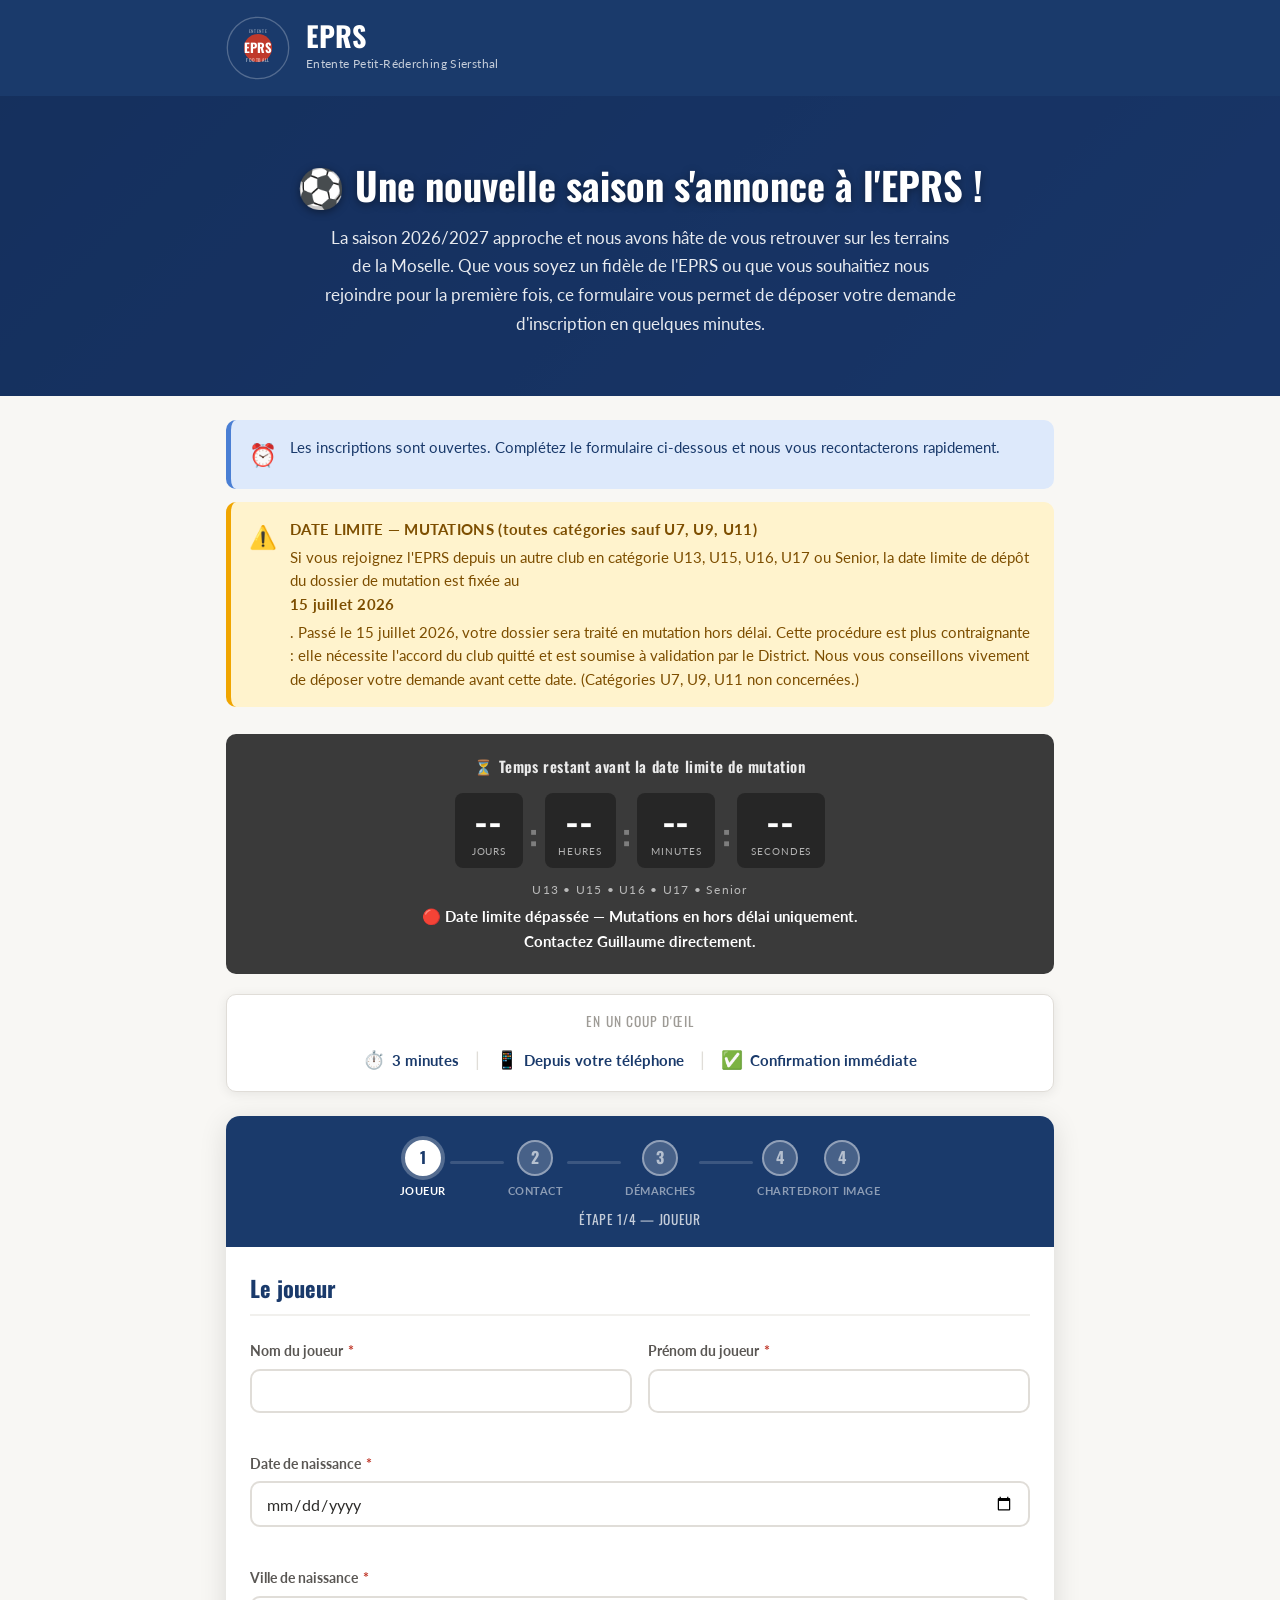
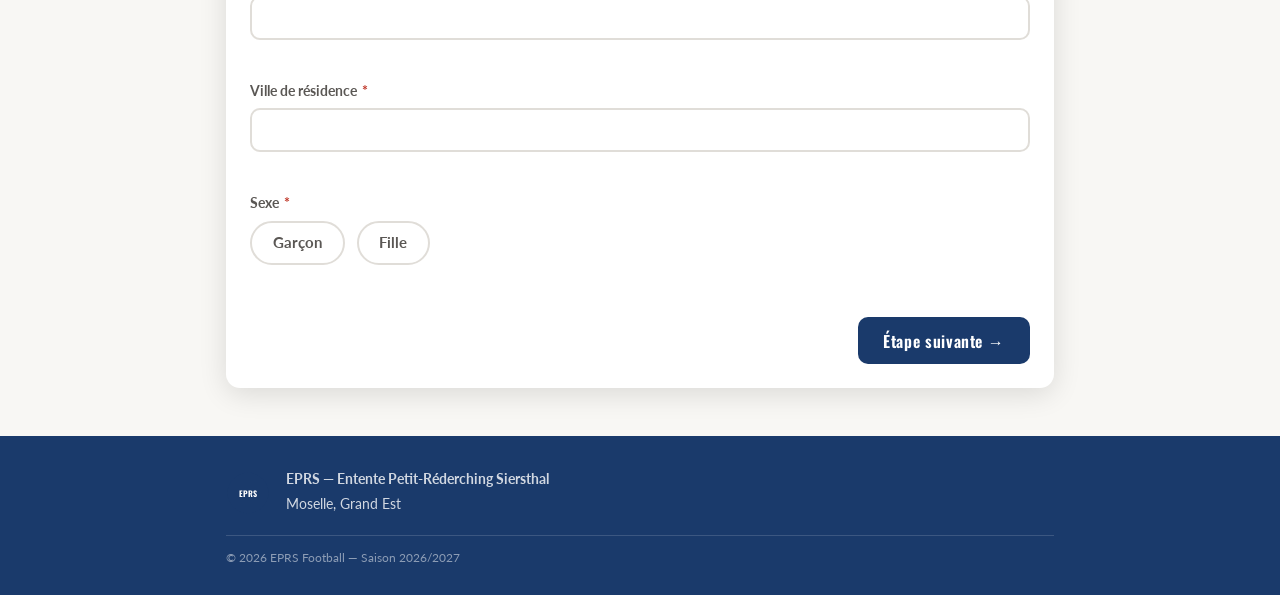
==== commit 6f108474: "feat: ajout charte sportive conditionnelle (U15/U16/U17/Senior) - Étape charte insérée entre étapes " ====
--- a/index.html
+++ b/index.html
@@ -8,20 +8,6 @@
   <link rel="preconnect" href="https://fonts.gstatic.com" crossorigin>
   <link href="https://fonts.googleapis.com/css2?family=Oswald:wght@400;600;700&family=Lato:ital,wght@0,300;0,400;0,700;1,400&display=swap" rel="stylesheet">
   <link rel="stylesheet" href="style.css">
-  <!-- EmailJS SDK (chargement dynamique anti-tracking Edge) -->
-  <script>
-    (function () {
-      var s = document.createElement('script');
-      s.src = 'https://cdn.jsdelivr.net/npm/@emailjs/browser@4/dist/email.min.js';
-      s.onload = function () {
-        emailjs.init({
-          publicKey: "X7-8l3brKOYaQbhU-",
-          blockHeadless: false
-        });
-      };
-      document.head.appendChild(s);
-    })();
-  </script>
 </head>
 <body>
 
@@ -177,9 +163,15 @@
                 <div class="progress-dot">3</div>
                 <div class="progress-label">Démarches</div>
               </div>
-              <div class="progress-line"><div class="progress-line-fill" id="line3"></div></div>
+              <div class="progress-line" id="line3Wrap"><div class="progress-line-fill" id="line3"></div></div>
+              <div class="progress-line" id="lineCa" hidden><div class="progress-line-fill" id="lineCaF"></div></div>
+              <div class="progress-step" id="pstepCharte" hidden>
+                <div class="progress-dot">4</div>
+                <div class="progress-label">Charte</div>
+              </div>
+              <div class="progress-line" id="lineCb" hidden><div class="progress-line-fill" id="lineCbF"></div></div>
               <div class="progress-step" id="pstep4">
-                <div class="progress-dot">4</div>
+                <div class="progress-dot" id="pstep4Dot">4</div>
                 <div class="progress-label">Droit image</div>
               </div>
             </div>
@@ -206,9 +198,9 @@
                   <div class="field-error" id="err_nomJoueur" role="alert"></div>
                 </div>
                 <div class="field-group">
-                  <label for="prenomJoueur">Prénom du joueur <span class="req" aria-hidden="true">*</span></label>
-                  <input type="text" id="prenomJoueur" name="prenom_joueur" autocomplete="given-name" aria-required="true">
-                  <div class="field-error" id="err_prenomJoueur" role="alert"></div>
+                  <label for="prenom_joueur">Prénom du joueur <span class="req" aria-hidden="true">*</span></label>
+                  <input type="text" id="prenom_joueur" name="prenom_joueur" autocomplete="given-name" aria-required="true">
+                  <div class="field-error" id="err_prenom_joueur" role="alert"></div>
                 </div>
               </div>
 
@@ -276,9 +268,9 @@
                   <div class="field-error" id="err_nomParent" role="alert"></div>
                 </div>
                 <div class="field-group">
-                  <label for="prenomParent" id="labelPrenomParent">Prénom <span class="req" aria-hidden="true">*</span></label>
-                  <input type="text" id="prenomParent" name="prenom_parent" aria-required="true">
-                  <div class="field-error" id="err_prenomParent" role="alert"></div>
+                  <label for="prenom_parent" id="labelPrenomParent">Prénom <span class="req" aria-hidden="true">*</span></label>
+                  <input type="text" id="prenom_parent" name="prenom_parent" aria-required="true">
+                  <div class="field-error" id="err_prenom_parent" role="alert"></div>
                 </div>
               </div>
 
@@ -397,6 +389,81 @@
               <div class="step-nav">
                 <button type="button" class="btn btn--back" onclick="prevStep(3)">← Retour</button>
                 <button type="button" class="btn btn--next" onclick="nextStep(3)">Étape suivante →</button>
+              </div>
+            </div>
+
+            <!-- ════════════ ÉTAPE CHARTE (U15/U16/U17/Senior) ════════════ -->
+            <div class="form-step" id="stepCharte">
+              <h2 class="step-heading">Charte sportive EPRS — Saison 2026/2027</h2>
+
+              <!-- Barre de lecture -->
+              <div class="charte-reading-wrap">
+                <div class="charte-reading-bg">
+                  <div class="charte-reading-fill" id="charteReadingFill"></div>
+                </div>
+                <span class="charte-reading-pct" id="charteReadingPct">Lecture : 0 %</span>
+              </div>
+
+              <!-- Texte scrollable -->
+              <div class="charte-scroll-box" id="charteScrollBox">
+
+                <h3 class="charte-section-title">Préambule</h3>
+                <p>L'Entente Petit-Réderching Siersthal est un club ancré dans les valeurs du sport amateur : respect, fair-play, esprit d'équipe et engagement bénévole. Cette charte a été élaborée pour garantir un cadre serein et bienveillant pour l'ensemble de nos licenciés, bénévoles, arbitres et partenaires. Face au constat des dernières saisons — notamment le montant des amendes disciplinaires supportées collectivement — le bureau directeur instaure un système de responsabilisation individuelle.</p>
+
+                <h3 class="charte-section-title">Qui est concerné</h3>
+                <p>Cette charte s'applique aux catégories <strong>U15, U16, U17</strong> et <strong>toutes les équipes Seniors</strong>. Les catégories U13 et inférieures ne sont pas concernées.</p>
+
+                <h3 class="charte-section-title">Codes disciplinaires et compensations internes</h3>
+                <div class="charte-table-wrap">
+                  <table class="charte-table">
+                    <thead>
+                      <tr>
+                        <th>Code FMI</th>
+                        <th>Nature de l'infraction</th>
+                        <th>Compensation financière</th>
+                        <th>Alternative bénévolat</th>
+                      </tr>
+                    </thead>
+                    <tbody>
+                      <tr><td>J2</td><td>Carton jaune (contestation)</td><td>10 €</td><td>2 h</td></tr>
+                      <tr><td>R2</td><td>Carton rouge direct</td><td>20 €</td><td>3 h</td></tr>
+                      <tr><td>R6</td><td>Carton rouge (cumul de jaunes)</td><td>20 €</td><td>3 h</td></tr>
+                      <tr><td>R3</td><td>Crachat</td><td>30 €</td><td>4 h</td></tr>
+                    </tbody>
+                  </table>
+                </div>
+                <p>Ces montants correspondent à la participation du licencié aux amendes fédérales avancées par le club. Le bénévolat est une alternative à valider avec le bureau.</p>
+
+                <h3 class="charte-section-title">Missions bénévoles disponibles</h3>
+                <p>Arbitrage de matchs U13, assistant arbitre, traçage du terrain, gestion des vestiaires, buvette lors des manifestations du club, soutien aux événements associatifs (repas, galette des rois, tournoi).</p>
+
+                <h3 class="charte-section-title">Esprit de la charte</h3>
+                <p>Cette charte n'est pas une sanction : c'est un outil de responsabilisation collective. Chaque licencié qui respecte l'arbitre, ses coéquipiers et ses adversaires contribue directement à la santé financière et à la réputation de notre club.</p>
+
+              </div>
+
+              <!-- Checkbox (désactivée jusqu'à 95% de lecture) -->
+              <div class="checkboxes-section">
+                <p class="charte-scroll-hint" id="charteScrollHint">⬇️ Faites défiler le texte jusqu'en bas pour activer la case à cocher.</p>
+                <label class="checkbox-option" id="charteCheckLabel">
+                  <input type="checkbox" id="checkCharte" name="charte_acceptee" disabled aria-disabled="true">
+                  <span class="checkbox-box" aria-hidden="true"></span>
+                  <span class="checkbox-text">J'ai lu et j'accepte la charte sportive de l'EPRS pour la saison 2026/2027. Je m'engage à respecter ses dispositions et, si je suis licencié(e) mineur(e), à en informer mon représentant légal.</span>
+                </label>
+                <div class="field-error" id="err_checkCharte" role="alert"></div>
+              </div>
+
+              <!-- Signature électronique -->
+              <div class="field-group">
+                <label for="charteSignature">Signature électronique — Saisir votre Nom et Prénom <span class="req" aria-hidden="true">*</span></label>
+                <input type="text" id="charteSignature" name="charte_signature" placeholder="Ex : DUPONT Marie" autocomplete="name" aria-required="true">
+                <div class="field-hint">En saisissant votre nom, vous confirmez avoir lu et accepté la charte ci-dessus.</div>
+                <div class="field-error" id="err_charteSignature" role="alert"></div>
+              </div>
+
+              <div class="step-nav">
+                <button type="button" class="btn btn--back" onclick="prevStepCharte()">← Retour</button>
+                <button type="button" class="btn btn--next" id="charteNextBtn" onclick="nextStepCharte()" disabled>Continuer →</button>
               </div>
             </div>
 
--- a/style.css
+++ b/style.css
@@ -941,6 +941,173 @@
 }
 
 /* ══════════════════════════════════
+   CHARTE SPORTIVE (étape conditionnelle)
+══════════════════════════════════ */
+
+/* Barre de lecture */
+.charte-reading-wrap {
+  margin-bottom: 0.85rem;
+}
+.charte-reading-label {
+  display: flex;
+  justify-content: space-between;
+  align-items: center;
+  font-size: 0.78rem;
+  font-weight: 600;
+  text-transform: uppercase;
+  letter-spacing: 0.06em;
+  color: var(--blue);
+  margin-bottom: 0.35rem;
+}
+.charte-reading-pct {
+  font-variant-numeric: tabular-nums;
+  color: var(--red);
+}
+.charte-reading-bg {
+  height: 6px;
+  background: var(--gray);
+  border-radius: 3px;
+  overflow: hidden;
+}
+.charte-reading-fill {
+  height: 100%;
+  width: 0%;
+  background: var(--blue);
+  border-radius: 3px;
+  transition: width 0.3s ease;
+}
+
+/* Zone de défilement */
+.charte-scroll-box {
+  background: white;
+  border: 1px solid var(--gray);
+  border-radius: 6px;
+  padding: 1.1rem 1.2rem;
+  max-height: 320px;
+  overflow-y: auto;
+  font-size: 0.875rem;
+  line-height: 1.7;
+  color: var(--gray-dark);
+  scroll-behavior: smooth;
+  margin-bottom: 1rem;
+}
+.charte-scroll-box:focus {
+  outline: 2px solid var(--blue);
+  outline-offset: 2px;
+}
+
+/* Hint de défilement */
+.charte-scroll-hint {
+  text-align: center;
+  font-size: 0.75rem;
+  color: #888;
+  margin-top: -0.5rem;
+  margin-bottom: 1rem;
+  letter-spacing: 0.04em;
+}
+
+/* Titres de section dans la charte */
+.charte-section-title {
+  font-family: 'Oswald', sans-serif;
+  font-size: 0.95rem;
+  font-weight: 600;
+  color: var(--blue);
+  text-transform: uppercase;
+  letter-spacing: 0.06em;
+  margin: 1.1rem 0 0.4rem;
+  border-bottom: 1px solid var(--gray);
+  padding-bottom: 0.25rem;
+}
+.charte-section-title:first-child { margin-top: 0; }
+
+/* Tableau des sanctions */
+.charte-table-wrap {
+  overflow-x: auto;
+  margin: 0.75rem 0;
+}
+.charte-table {
+  width: 100%;
+  border-collapse: collapse;
+  font-size: 0.82rem;
+}
+.charte-table th {
+  background: var(--blue);
+  color: white;
+  font-family: 'Oswald', sans-serif;
+  font-weight: 600;
+  letter-spacing: 0.04em;
+  padding: 0.5rem 0.7rem;
+  text-align: left;
+  white-space: nowrap;
+}
+.charte-table td {
+  padding: 0.45rem 0.7rem;
+  border-bottom: 1px solid var(--gray);
+  vertical-align: top;
+}
+.charte-table tr:nth-child(even) td { background: #f0f4fa; }
+.charte-table td:first-child {
+  font-weight: 700;
+  color: var(--blue);
+  white-space: nowrap;
+}
+
+/* Checkbox + état désactivé */
+.charte-check-row {
+  display: flex;
+  align-items: flex-start;
+  gap: 0.65rem;
+  margin-bottom: 1.25rem;
+}
+#checkCharte {
+  margin-top: 3px;
+  width: 18px;
+  height: 18px;
+  accent-color: var(--blue);
+  flex-shrink: 0;
+  cursor: pointer;
+}
+#checkCharte:disabled {
+  opacity: 0.4;
+  cursor: not-allowed;
+}
+.charte-check-row label {
+  font-size: 0.9rem;
+  line-height: 1.5;
+  color: var(--gray-dark);
+  cursor: pointer;
+}
+#checkCharte:disabled + label {
+  opacity: 0.55;
+  cursor: not-allowed;
+}
+
+/* Champ signature */
+#charteSignature {
+  width: 100%;
+  font-family: 'Lato', sans-serif;
+  font-size: 0.95rem;
+  padding: 0.65rem 0.9rem;
+  border: 1.5px solid var(--gray);
+  border-radius: var(--radius);
+  background: white;
+  color: var(--text);
+  transition: border-color 0.2s;
+  box-sizing: border-box;
+}
+#charteSignature:focus {
+  border-color: var(--blue);
+  outline: none;
+}
+
+/* ── Responsive tableau charte ── */
+@media (max-width: 640px) {
+  .charte-scroll-box { max-height: 260px; padding: 0.85rem 0.9rem; }
+  .charte-table th,
+  .charte-table td  { padding: 0.4rem 0.5rem; font-size: 0.78rem; }
+}
+
+/* ══════════════════════════════════
    PAGE CONFIRMATION
 ══════════════════════════════════ */
 .confirm-body {
@@ -1052,6 +1219,55 @@
   margin-bottom: 1.25rem;
   text-align: left;
 }
+.social-block {
+  margin: 1.75rem 0;
+  padding: 1.5rem 1.25rem;
+  background: #f4f6fb;
+  border-radius: 14px;
+  text-align: center;
+}
+.social-title {
+  font-family: var(--font-heading);
+  font-size: 1.2rem;
+  color: var(--navy);
+  margin-bottom: 0.5rem;
+}
+.social-text {
+  font-size: 0.93rem;
+  color: var(--gray-mid);
+  margin-bottom: 1.2rem;
+  line-height: 1.5;
+}
+.social-buttons {
+  display: flex;
+  gap: 0.9rem;
+  justify-content: center;
+  flex-wrap: wrap;
+}
+.btn-social {
+  display: inline-flex;
+  align-items: center;
+  gap: 0.45rem;
+  padding: 0.65rem 1.4rem;
+  border-radius: 50px;
+  font-weight: 700;
+  font-size: 0.92rem;
+  color: #fff;
+  text-decoration: none;
+  transition: transform 0.18s ease, box-shadow 0.18s ease;
+  box-shadow: 0 2px 8px rgba(0,0,0,0.12);
+}
+.btn-social:hover {
+  transform: translateY(-3px);
+  box-shadow: 0 5px 16px rgba(0,0,0,0.18);
+}
+.btn-social--facebook  { background: #1877f2; }
+.btn-social--instagram { background: linear-gradient(45deg, #f09433, #e6683c, #dc2743, #cc2366, #bc1888); }
+@media (max-width: 480px) {
+  .social-buttons { flex-direction: column; align-items: stretch; }
+  .btn-social     { justify-content: center; }
+}
+
 .confirm-signature {
   font-size: 0.85rem;
   color: var(--gray-mid);
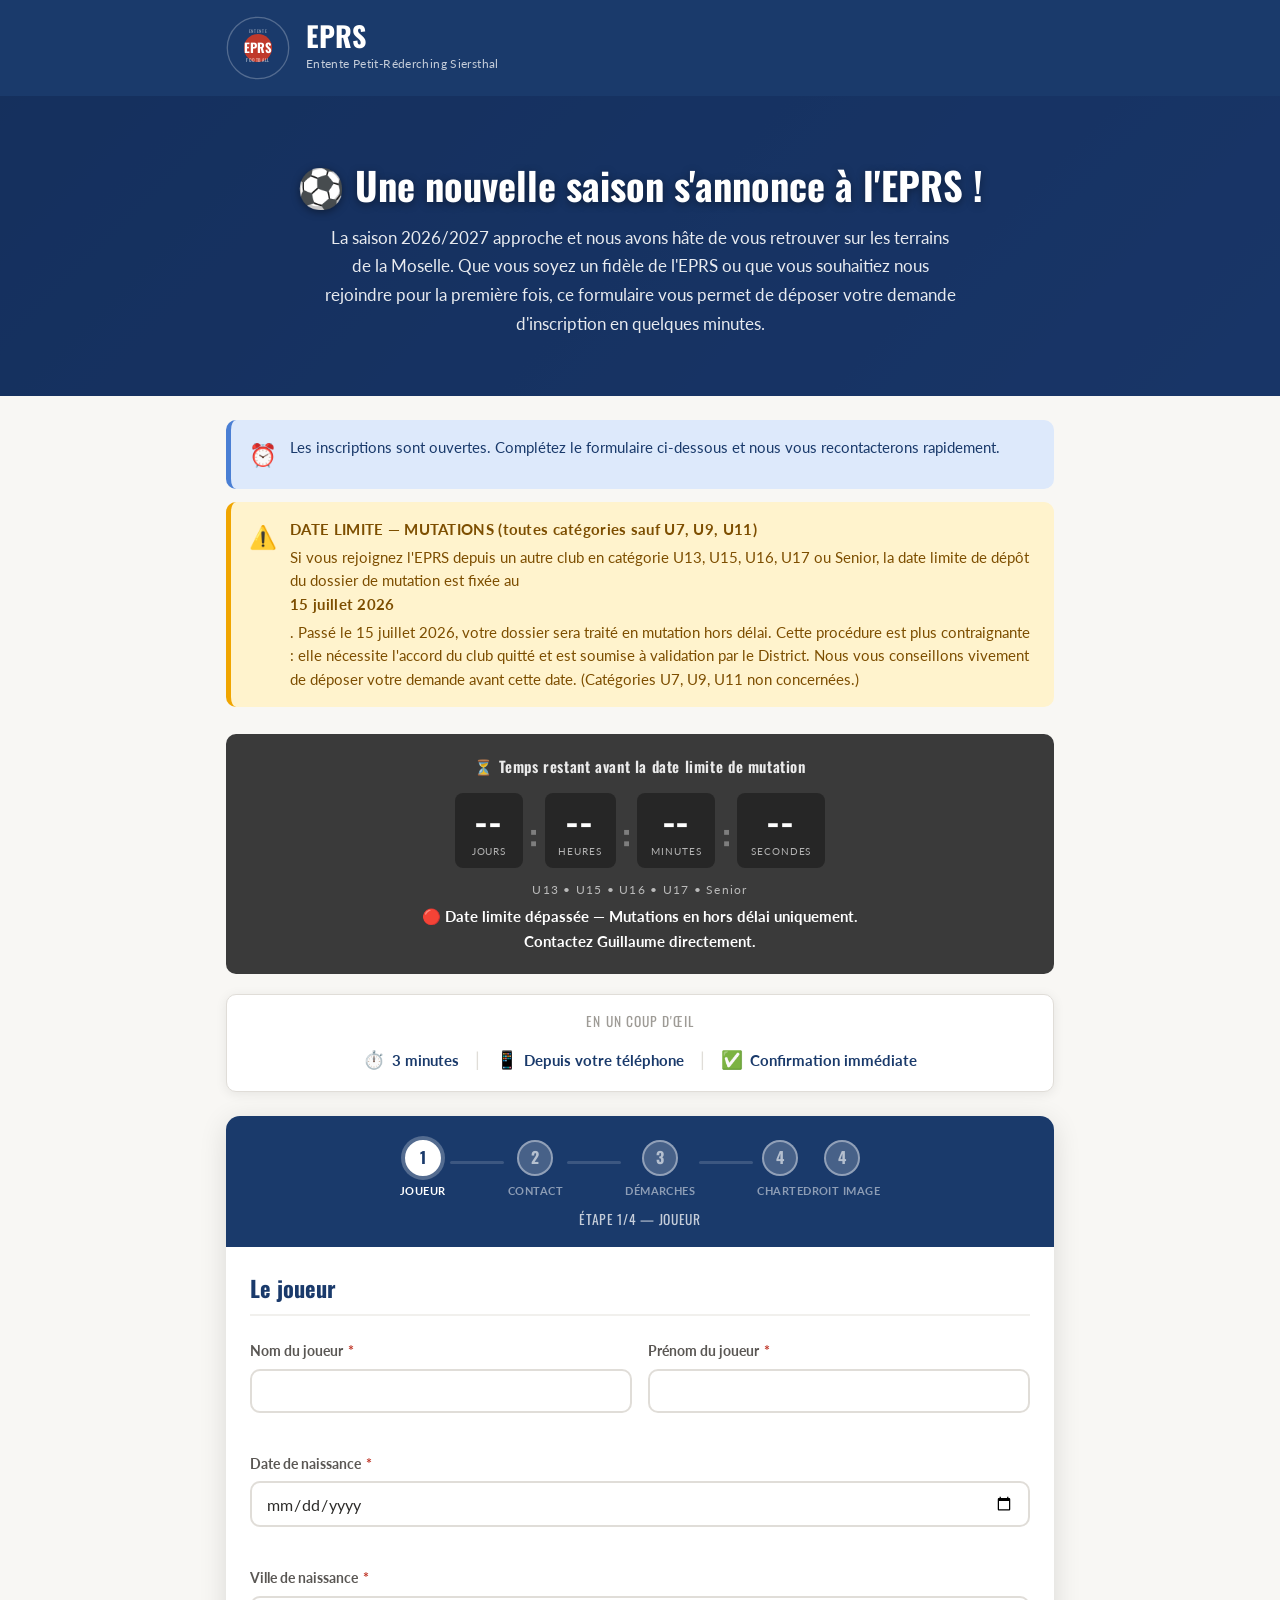
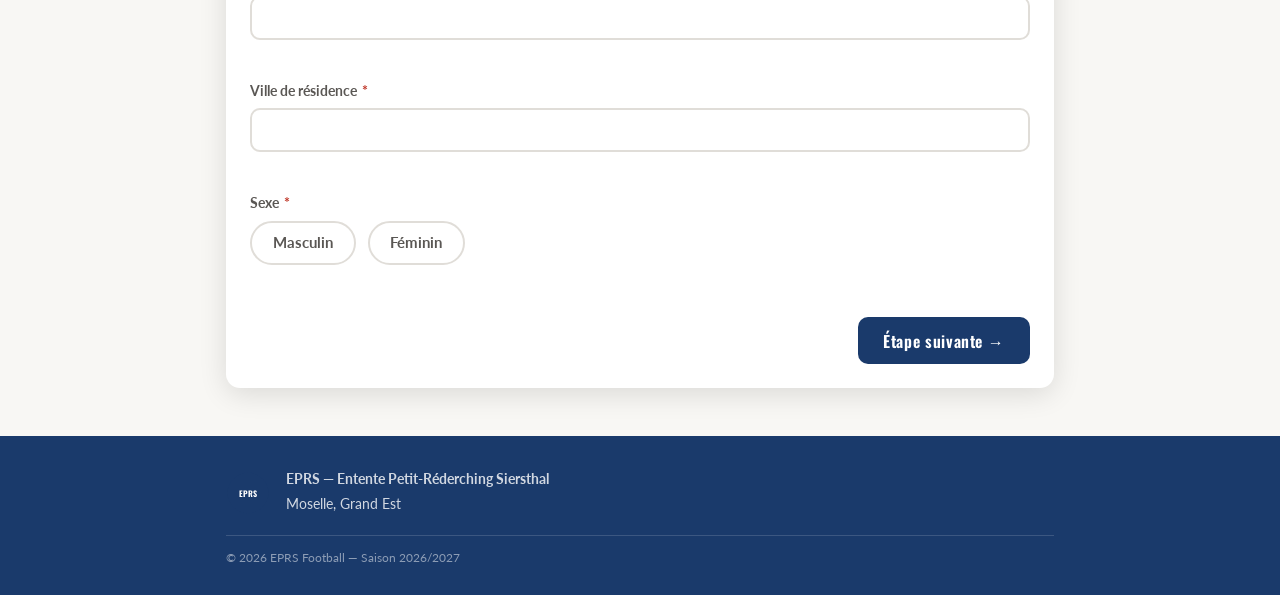
==== commit 9ffd6383: "fix: sexe — Garçon/Fille remplacé par Masculin/Féminin" ====
--- a/index.html
+++ b/index.html
@@ -240,12 +240,12 @@
                   <legend>Sexe <span class="req" aria-hidden="true">*</span></legend>
                   <div class="radio-group">
                     <label class="radio-option">
-                      <input type="radio" name="sexe" value="Garçon">
-                      <span class="radio-btn">Garçon</span>
+                      <input type="radio" name="sexe" value="Masculin">
+                      <span class="radio-btn">Masculin</span>
                     </label>
                     <label class="radio-option">
-                      <input type="radio" name="sexe" value="Fille">
-                      <span class="radio-btn">Fille</span>
+                      <input type="radio" name="sexe" value="Féminin">
+                      <span class="radio-btn">Féminin</span>
                     </label>
                   </div>
                 </fieldset>
@@ -413,22 +413,23 @@
                 <h3 class="charte-section-title">Qui est concerné</h3>
                 <p>Cette charte s'applique aux catégories <strong>U15, U16, U17</strong> et <strong>toutes les équipes Seniors</strong>. Les catégories U13 et inférieures ne sont pas concernées.</p>
 
-                <h3 class="charte-section-title">Codes disciplinaires et compensations internes</h3>
+                <h3 class="charte-section-title">Compensations internes pour sanctions extra-sportives</h3>
+                <p><em>Les codes ci-dessous correspondent aux <strong>sanctions extra-sportives</strong> prononcées par la commission de discipline de la FFF (amendes financières avancées par le club). Ils ne couvrent pas les simples suspensions de matchs, gérées directement par la fédération.</em></p>
                 <div class="charte-table-wrap">
                   <table class="charte-table">
                     <thead>
                       <tr>
-                        <th>Code FMI</th>
+                        <th>Code FFF</th>
                         <th>Nature de l'infraction</th>
                         <th>Compensation financière</th>
                         <th>Alternative bénévolat</th>
                       </tr>
                     </thead>
                     <tbody>
-                      <tr><td>J2</td><td>Carton jaune (contestation)</td><td>10 €</td><td>2 h</td></tr>
-                      <tr><td>R2</td><td>Carton rouge direct</td><td>20 €</td><td>3 h</td></tr>
-                      <tr><td>R6</td><td>Carton rouge (cumul de jaunes)</td><td>20 €</td><td>3 h</td></tr>
-                      <tr><td>R3</td><td>Crachat</td><td>30 €</td><td>4 h</td></tr>
+                      <tr><td>J2</td><td>Désapprobation envers l'arbitre (paroles ou actes)</td><td>10 €</td><td>2 h</td></tr>
+                      <tr><td>R2</td><td>Comportement violent (menaces, intimidation, coup)</td><td>20 €</td><td>3 h</td></tr>
+                      <tr><td>R6</td><td>Langage offensant ou insultes</td><td>20 €</td><td>3 h</td></tr>
+                      <tr><td>R3</td><td>Crachat sur une personne</td><td>30 €</td><td>4 h</td></tr>
                     </tbody>
                   </table>
                 </div>
